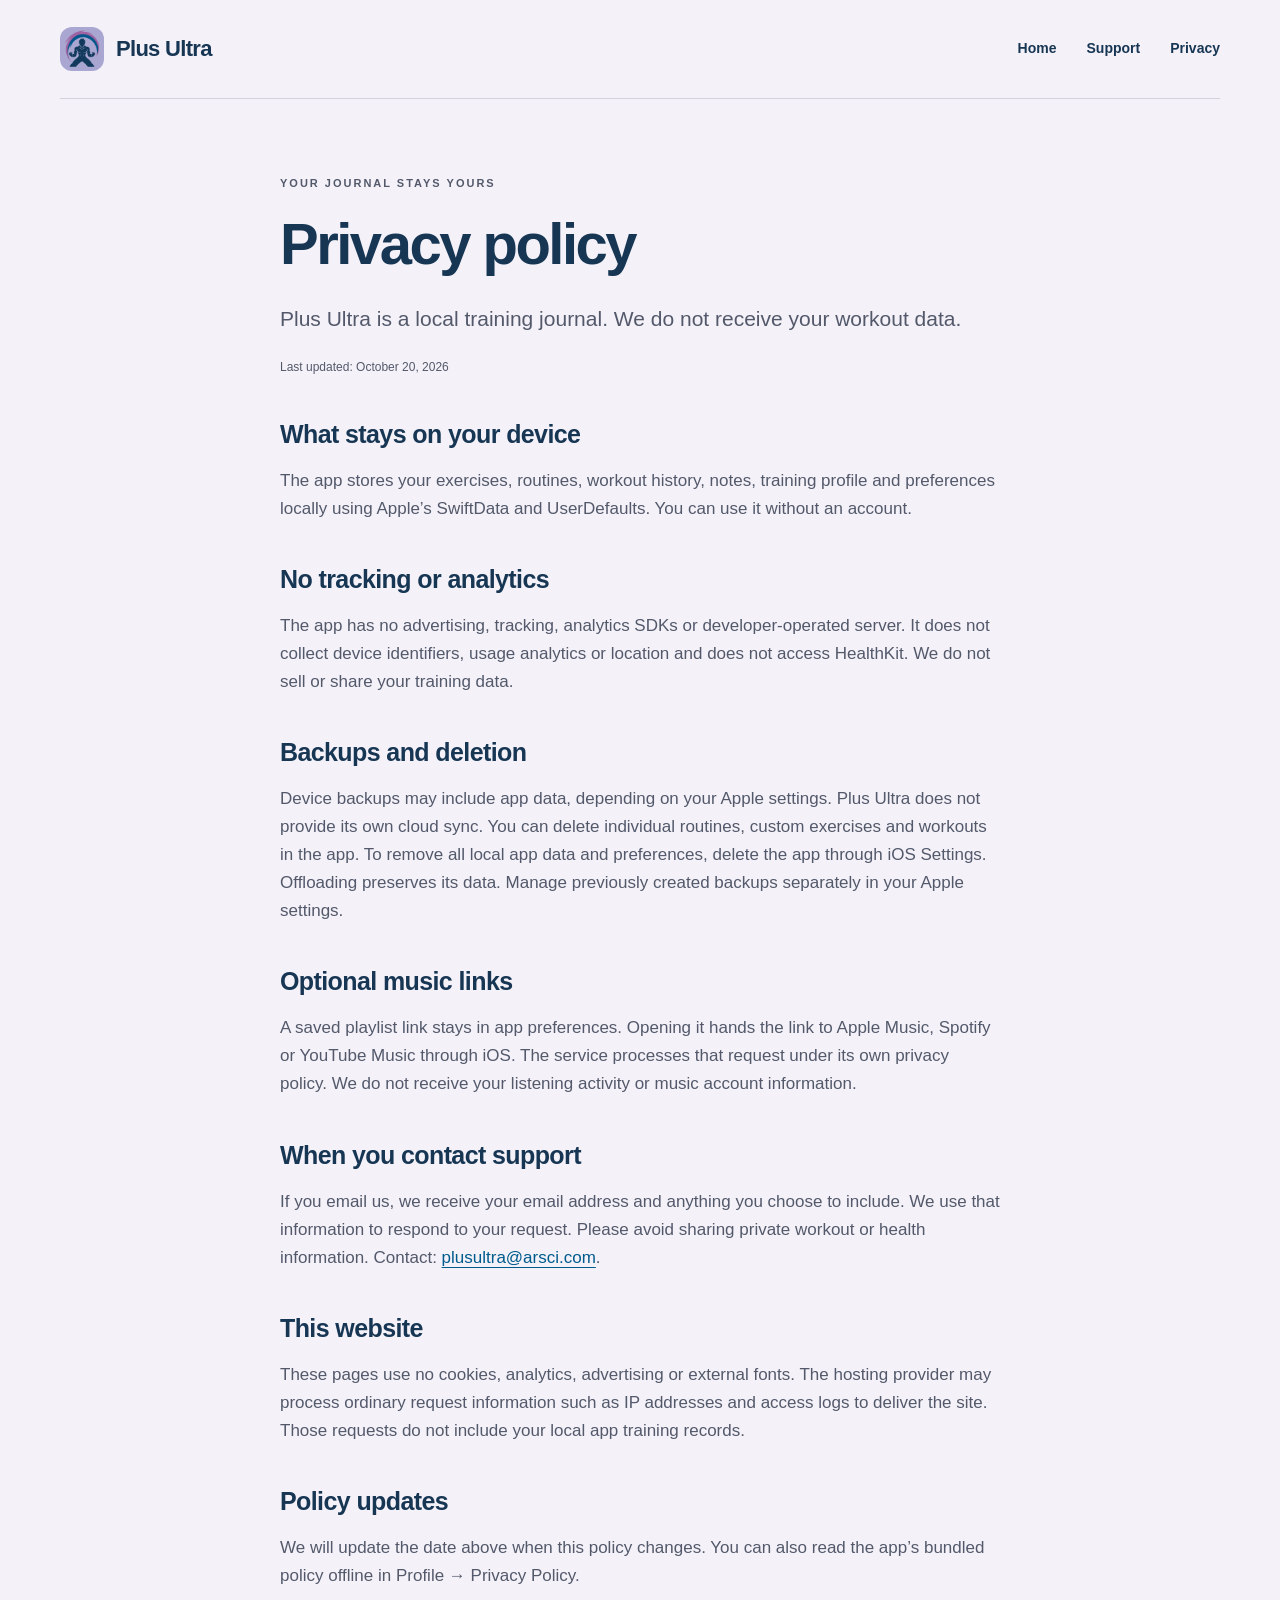
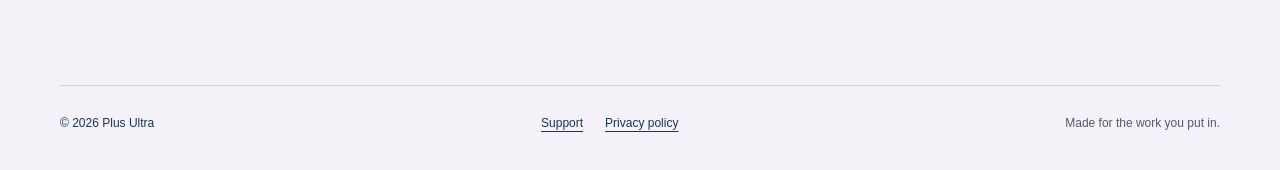
==== privacy.html @ 1eb020ad "Publish Plus Ultra product, support and privacy pages" ====
<!doctype html>
<html lang="en"><head><meta charset="utf-8"><meta name="viewport" content="width=device-width, initial-scale=1"><meta name="description" content="How Plus Ultra handles local training data, backups, music links and support requests."><meta name="theme-color" content="#173654"><title>Privacy Policy — Plus Ultra</title><link rel="icon" type="image/png" href="plusultra-icon.png"><link rel="stylesheet" href="style.css"></head>
<body><a class="skip" href="#main">Skip to content</a>
<header class="container"><a class="brand" href="index.html"><img src="plusultra-icon.png" width="44" height="44" alt=""><span>Plus Ultra</span></a><nav aria-label="Main"><a href="index.html">Home</a><a href="support.html">Support</a><a href="privacy.html">Privacy</a></nav></header><main id="main" class="container">
<article class="prose"><p class="eyebrow">YOUR JOURNAL STAYS YOURS</p><h1>Privacy policy</h1><p class="lead">Plus Ultra is a local training journal. We do not receive your workout data.</p><p class="small">Last updated: October 20, 2026</p>
<section><h2>What stays on your device</h2><p>The app stores your exercises, routines, workout history, notes, training profile and preferences locally using Apple’s SwiftData and UserDefaults. You can use it without an account.</p></section>
<section><h2>No tracking or analytics</h2><p>The app has no advertising, tracking, analytics SDKs or developer-operated server. It does not collect device identifiers, usage analytics or location and does not access HealthKit. We do not sell or share your training data.</p></section>
<section><h2>Backups and deletion</h2><p>Device backups may include app data, depending on your Apple settings. Plus Ultra does not provide its own cloud sync. You can delete individual routines, custom exercises and workouts in the app. To remove all local app data and preferences, delete the app through iOS Settings. Offloading preserves its data. Manage previously created backups separately in your Apple settings.</p></section>
<section><h2>Optional music links</h2><p>A saved playlist link stays in app preferences. Opening it hands the link to Apple Music, Spotify or YouTube Music through iOS. The service processes that request under its own privacy policy. We do not receive your listening activity or music account information.</p></section>
<section><h2>When you contact support</h2><p>If you email us, we receive your email address and anything you choose to include. We use that information to respond to your request. Please avoid sharing private workout or health information. Contact: <span class="contact" data-u="plusultra" data-d="arsci.com"><noscript>plusultra at arsci dot com</noscript></span>.</p></section>
<section><h2>This website</h2><p>These pages use no cookies, analytics, advertising or external fonts. The hosting provider may process ordinary request information such as IP addresses and access logs to deliver the site. Those requests do not include your local app training records.</p></section>
<section><h2>Policy updates</h2><p>We will update the date above when this policy changes. You can also read the app’s bundled policy offline in Profile → Privacy Policy.</p></section></article>
</main><footer class="container"><p>© 2026 Plus Ultra</p><div><a href="support.html">Support</a><a href="privacy.html">Privacy policy</a></div><p class="small">Made for the work you put in.</p></footer><script src="contact.js"></script></body></html>
---- style.css ----
:root {
  color-scheme:light;
  --ink:#173654;
  --blue:#005b8d;
  --companion:#b5b1d8;
  --violet:#774879;
  --paper:#f4f2f8;
  --muted:#53596b;
  --line:#d4d1df
}
* {
  box-sizing:border-box
}
html {
  scroll-behavior:smooth
}
body {
  margin:0;
  background:#f4f2f8;
  color:var(--ink);
  font:17px/1.65 -apple-system,BlinkMacSystemFont,"Segoe UI",sans-serif
}
a {
  color:var(--blue);
  text-underline-offset:4px
}
a:hover {
  text-decoration-thickness:2px
}
a:focus-visible,summary:focus-visible {
  outline:3px solid var(--violet);
  outline-offset:6px;
  border-radius:4px
}
.container {
  width:min(1160px,calc(100% - 80px));
  margin-inline:auto
}
header {
  display:flex;
  align-items:center;
  justify-content:space-between;
  padding-block:27px;
  border-bottom:1px solid var(--line)
}
.brand {
  display:flex;
  align-items:center;
  gap:12px;
  text-decoration:none;
  color:var(--ink);
  font-size:22px;
  font-weight:800;
  letter-spacing:-.7px
}
.brand img {
  border-radius:12px
}
nav {
  display:flex;
  gap:30px
}
nav a {
  font-size:14px;
  font-weight:600;
  text-decoration:none;
  color:var(--ink)
}
.skip {
  position:absolute;
  left:15px;
  top:-100px;
  background:var(--paper);
  padding:10px;
  z-index:2
}
.skip:focus {
  top:10px
}
.hero {
  display:grid;
  grid-template-columns:1.1fr 1fr;
  gap:40px;
  align-items:center;
  padding-block:75px 90px
}
.eyebrow {
  font-size:11px;
  letter-spacing:2px;
  font-weight:800;
  color:var(--blue);
  margin:0 0 22px
}
h1,h2,h3,p {
  margin-top:0
}
h1 {
  font-size:clamp(48px,6.5vw,80px);
  line-height:1.04;
  letter-spacing:-4px;
  margin-bottom:28px;
  font-weight:850
}
h1 em {
  font-style:normal;
  color:var(--blue)
}
.intro {
  max-width:460px;
  color:var(--muted);
  font-size:19px;
  line-height:1.65
}
.actions {
  display:flex;
  flex-wrap:wrap;
  gap:18px;
  align-items:center;
  margin:30px 0 16px
}
.status {
  font-size:12px;
  font-weight:750;
  background:#e2ece3;
  color:#174d4e;
  border:1px solid #bdd5ce;
  border-radius:30px;
  padding:10px 15px
}
.status span {
  margin-right:6px;
  font-size:9px
}
.text-link {
  font-size:13px;
  font-weight:750;
  text-decoration:none
}
.small {
  font-size:12px;
  color:var(--muted)
}
.hero-art {
  overflow:clip;
  position:relative;
  text-align:center;
  padding:24px 0
}
.athlete {
  display:block;
  width:100%;
  height:auto;
  max-width:430px;
  margin:auto;
  border-radius:27%;
  box-shadow:0 24px 60px #17365416;
  position:relative
}
.orbit {
  position:absolute;
  inset:6% -1%;
  border:1px solid #b5b1d844;
  border-radius:50%;
  transform:rotate(-28deg)
}
.art-caption {
  margin:32px 0 0;
  font-size:10px;
  letter-spacing:4px;
  color:var(--violet);
  font-weight:800
}
.training {
  padding:70px 0;
  border-top:1px solid var(--line)
}
.section-heading {
  max-width:620px
}
h2 {
  font-size:38px;
  letter-spacing:-1.5px;
  line-height:1.16;
  margin-bottom:18px
}
.section-heading>p:last-child {
  color:var(--muted)
}
.feature-grid {
  display:grid;
  grid-template-columns:repeat(3,1fr);
  gap:38px;
  margin-top:45px
}
.feature-grid article {
  border-top:2px solid var(--ink);
  padding-top:20px
}
.feature-grid article:nth-child(2) {
  border-color:var(--companion)
}
.feature-grid article:nth-child(3) {
  border-color:var(--violet)
}
.number {
  font-size:10px;
  letter-spacing:2px;
  font-weight:750;
  color:var(--muted)
}
h3 {
  font-size:23px;
  letter-spacing:-.7px;
  line-height:1.25;
  margin:26px 0 12px
}
.feature-grid p {
  font-size:15px;
  color:var(--muted)
}
.privacy-banner {
  display:flex;
  gap:60px;
  align-items:center;
  justify-content:space-between;
  background:var(--ink);
  border-radius:26px;
  padding:48px;
  color:var(--paper);
  margin:20px 0 70px
}
.privacy-banner>div {
  max-width:560px
}
.privacy-banner .eyebrow {
  color:#b5b1d8
}
.privacy-banner h2 {
  font-size:32px
}
.privacy-banner p:last-child {
  font-size:15px;
  margin-bottom:0;
  color:#e2dfec
}
.button {
  display:inline-block;
  padding:13px 19px;
  background:var(--paper);
  color:var(--ink);
  border-radius:8px;
  white-space:nowrap;
  font-size:12px;
  font-weight:800;
  text-decoration:none
}
footer {
  border-top:1px solid var(--line);
  padding:28px 0 36px;
  display:flex;
  gap:25px;
  justify-content:space-between;
  font-size:12px
}
footer p {
  margin:0
}
footer div {
  display:flex;
  gap:22px
}
footer a {
  color:var(--ink)
}
.prose {
  max-width:720px;
  margin:75px auto 95px
}
.prose h1 {
  font-size:58px;
  letter-spacing:-2.5px
}
.lead {
  font-size:21px;
  color:var(--muted)
}
.prose section {
  margin-top:42px
}
.prose h2 {
  font-size:25px;
  letter-spacing:-.6px
}
.prose p {
  color:var(--muted)
}
details {
  border-bottom:1px solid var(--line);
  padding:20px 0
}
summary {
  font-weight:650;
  cursor:pointer;
  font-size:16px
}
details p {
  font-size:15px;
  margin:15px 0 0
}
.callout {
  background:#e8e5f0;
  padding:30px;
  border-radius:18px
}
.contact a {
  overflow-wrap:anywhere
}
@media(max-width:800px) {
  .container {
    width:calc(100% - 40px)
  }
  .hero {
    padding:55px 0;
    gap:35px;
    grid-template-columns:1fr
  }
  .hero-art {
    max-width:400px;
    margin:auto;
    width:100%
  }
  h1 {
    letter-spacing:-2.5px
  }
  .hero h1 br {
    display:none
  }
  .intro {
    max-width:600px
  }
  .feature-grid {
    grid-template-columns:1fr;
    gap:20px
  }
  .feature-grid article {
    padding-top:14px
  }
  .feature-grid h3 {
    margin-top:14px
  }
  .training {
    padding:45px 0
  }
  .privacy-banner {
    padding:30px;
    gap:26px;
    align-items:flex-start;
    flex-direction:column
  }
  footer {
    flex-wrap:wrap
  }
  footer .small {
    flex-basis:100%
  }
  .prose {
    margin-top:50px
  }
  .prose h1 {
    font-size:44px
  }
  header {
    padding-block:20px
  }
  .brand {
    font-size:19px
  }
  nav {
    gap:16px
  }
  nav a {
    font-size:12px
  }
}
@media(max-width:390px) {
  header {
    align-items:flex-start;
    gap:18px;
    flex-direction:column
  }
  .hero h1 {
    font-size:45px
  }
  .container {
    width:calc(100% - 32px)
  }
}
@media(prefers-reduced-motion:reduce) {
  html {
    scroll-behavior:auto
  }
}
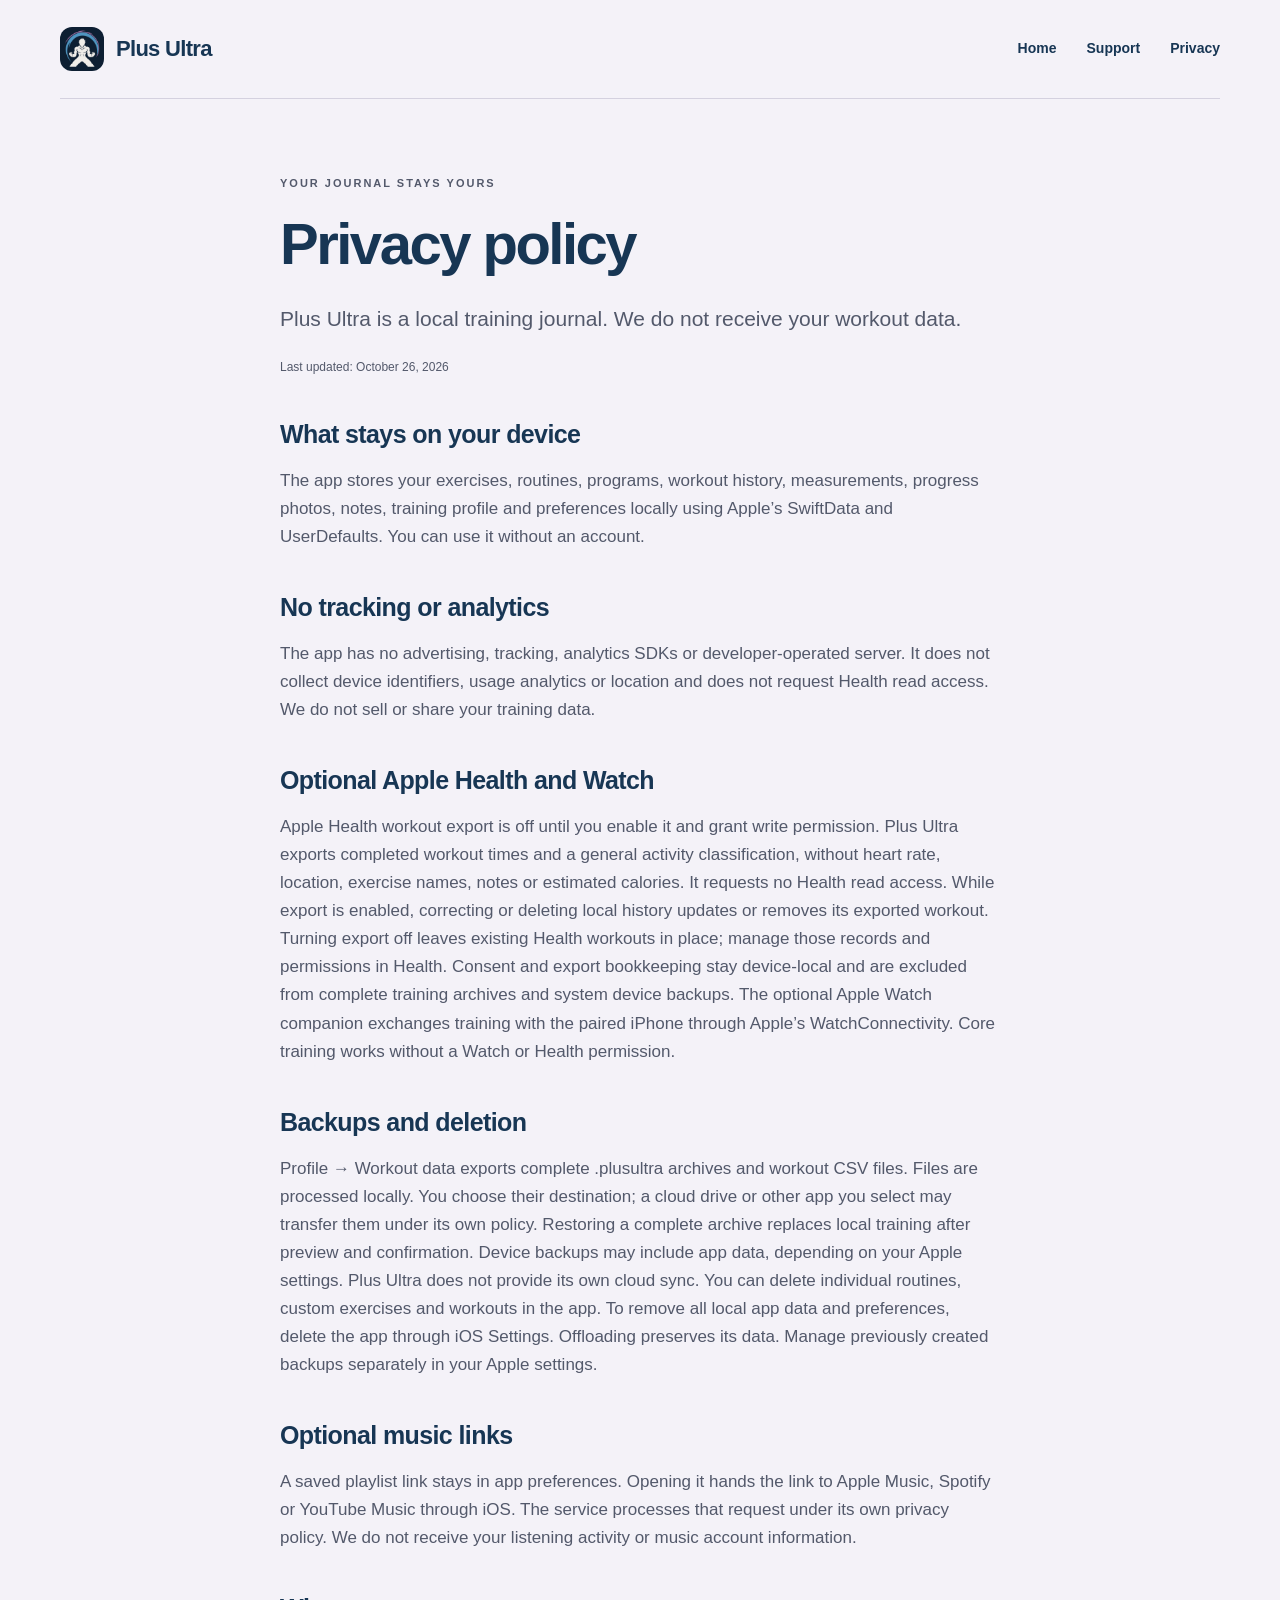
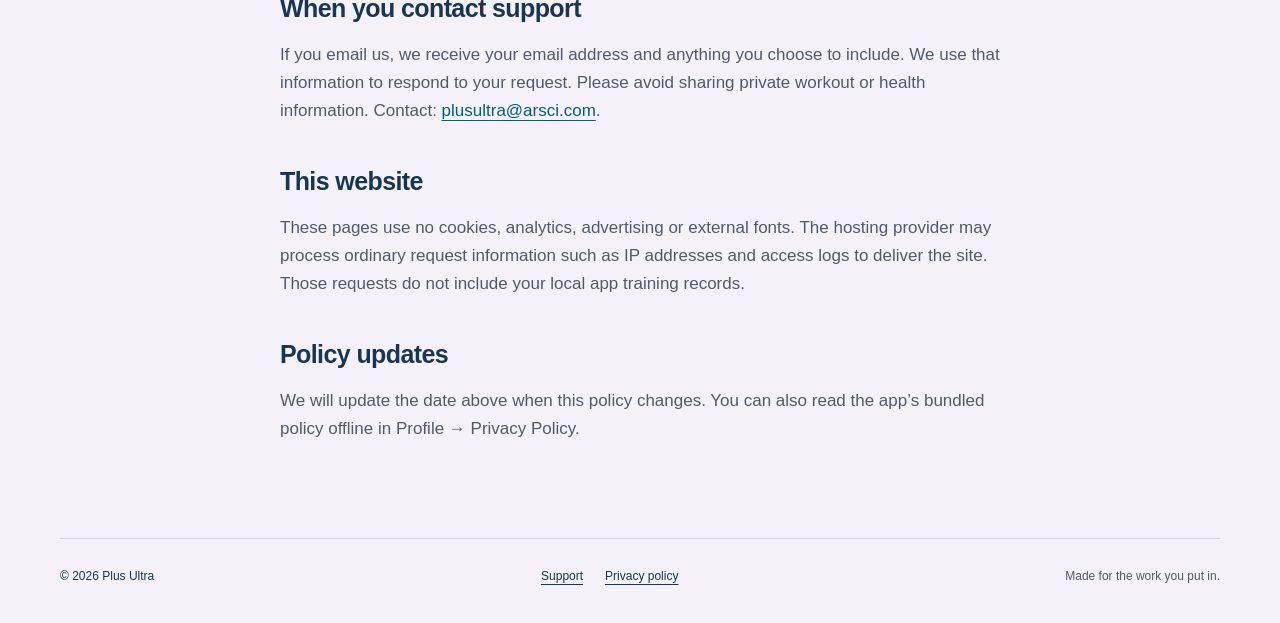
==== commit 9ddb5b66: "Correct Plus Ultra privacy and support for the local training update" ====
--- a/privacy.html
+++ b/privacy.html
@@ -2,10 +2,11 @@
 <html lang="en"><head><meta charset="utf-8"><meta name="viewport" content="width=device-width, initial-scale=1"><meta name="description" content="How Plus Ultra handles local training data, backups, music links and support requests."><meta name="theme-color" content="#173654"><title>Privacy Policy — Plus Ultra</title><link rel="icon" type="image/png" href="plusultra-icon.png"><link rel="stylesheet" href="style.css"></head>
 <body><a class="skip" href="#main">Skip to content</a>
 <header class="container"><a class="brand" href="index.html"><img src="plusultra-icon.png" width="44" height="44" alt=""><span>Plus Ultra</span></a><nav aria-label="Main"><a href="index.html">Home</a><a href="support.html">Support</a><a href="privacy.html">Privacy</a></nav></header><main id="main" class="container">
-<article class="prose"><p class="eyebrow">YOUR JOURNAL STAYS YOURS</p><h1>Privacy policy</h1><p class="lead">Plus Ultra is a local training journal. We do not receive your workout data.</p><p class="small">Last updated: October 20, 2026</p>
-<section><h2>What stays on your device</h2><p>The app stores your exercises, routines, workout history, notes, training profile and preferences locally using Apple’s SwiftData and UserDefaults. You can use it without an account.</p></section>
-<section><h2>No tracking or analytics</h2><p>The app has no advertising, tracking, analytics SDKs or developer-operated server. It does not collect device identifiers, usage analytics or location and does not access HealthKit. We do not sell or share your training data.</p></section>
-<section><h2>Backups and deletion</h2><p>Device backups may include app data, depending on your Apple settings. Plus Ultra does not provide its own cloud sync. You can delete individual routines, custom exercises and workouts in the app. To remove all local app data and preferences, delete the app through iOS Settings. Offloading preserves its data. Manage previously created backups separately in your Apple settings.</p></section>
+<article class="prose"><p class="eyebrow">YOUR JOURNAL STAYS YOURS</p><h1>Privacy policy</h1><p class="lead">Plus Ultra is a local training journal. We do not receive your workout data.</p><p class="small">Last updated: October 26, 2026</p>
+<section><h2>What stays on your device</h2><p>The app stores your exercises, routines, programs, workout history, measurements, progress photos, notes, training profile and preferences locally using Apple’s SwiftData and UserDefaults. You can use it without an account.</p></section>
+<section><h2>No tracking or analytics</h2><p>The app has no advertising, tracking, analytics SDKs or developer-operated server. It does not collect device identifiers, usage analytics or location and does not request Health read access. We do not sell or share your training data.</p></section>
+<section><h2>Optional Apple Health and Watch</h2><p>Apple Health workout export is off until you enable it and grant write permission. Plus Ultra exports completed workout times and a general activity classification, without heart rate, location, exercise names, notes or estimated calories. It requests no Health read access. While export is enabled, correcting or deleting local history updates or removes its exported workout. Turning export off leaves existing Health workouts in place; manage those records and permissions in Health. Consent and export bookkeeping stay device-local and are excluded from complete training archives and system device backups. The optional Apple Watch companion exchanges training with the paired iPhone through Apple’s WatchConnectivity. Core training works without a Watch or Health permission.</p></section>
+<section><h2>Backups and deletion</h2><p>Profile → Workout data exports complete .plusultra archives and workout CSV files. Files are processed locally. You choose their destination; a cloud drive or other app you select may transfer them under its own policy. Restoring a complete archive replaces local training after preview and confirmation. Device backups may include app data, depending on your Apple settings. Plus Ultra does not provide its own cloud sync. You can delete individual routines, custom exercises and workouts in the app. To remove all local app data and preferences, delete the app through iOS Settings. Offloading preserves its data. Manage previously created backups separately in your Apple settings.</p></section>
 <section><h2>Optional music links</h2><p>A saved playlist link stays in app preferences. Opening it hands the link to Apple Music, Spotify or YouTube Music through iOS. The service processes that request under its own privacy policy. We do not receive your listening activity or music account information.</p></section>
 <section><h2>When you contact support</h2><p>If you email us, we receive your email address and anything you choose to include. We use that information to respond to your request. Please avoid sharing private workout or health information. Contact: <span class="contact" data-u="plusultra" data-d="arsci.com"><noscript>plusultra at arsci dot com</noscript></span>.</p></section>
 <section><h2>This website</h2><p>These pages use no cookies, analytics, advertising or external fonts. The hosting provider may process ordinary request information such as IP addresses and access logs to deliver the site. Those requests do not include your local app training records.</p></section>
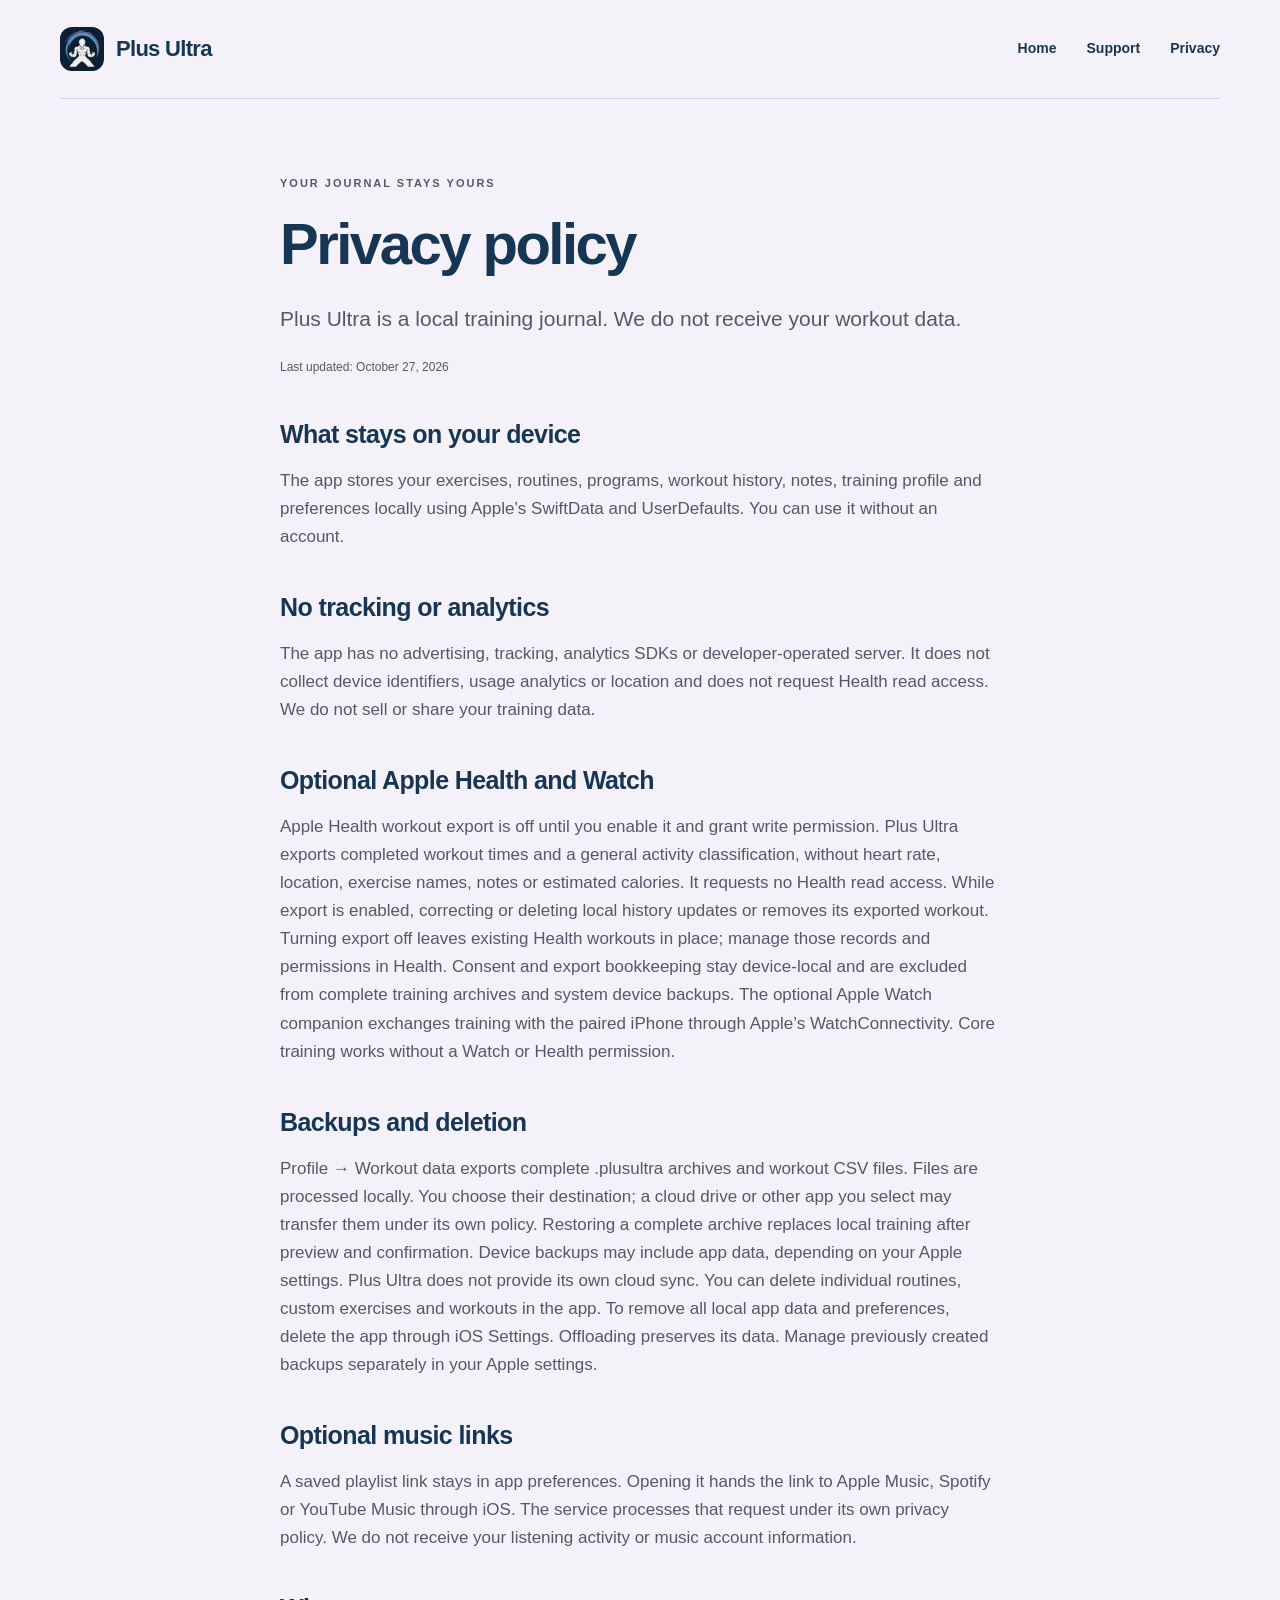
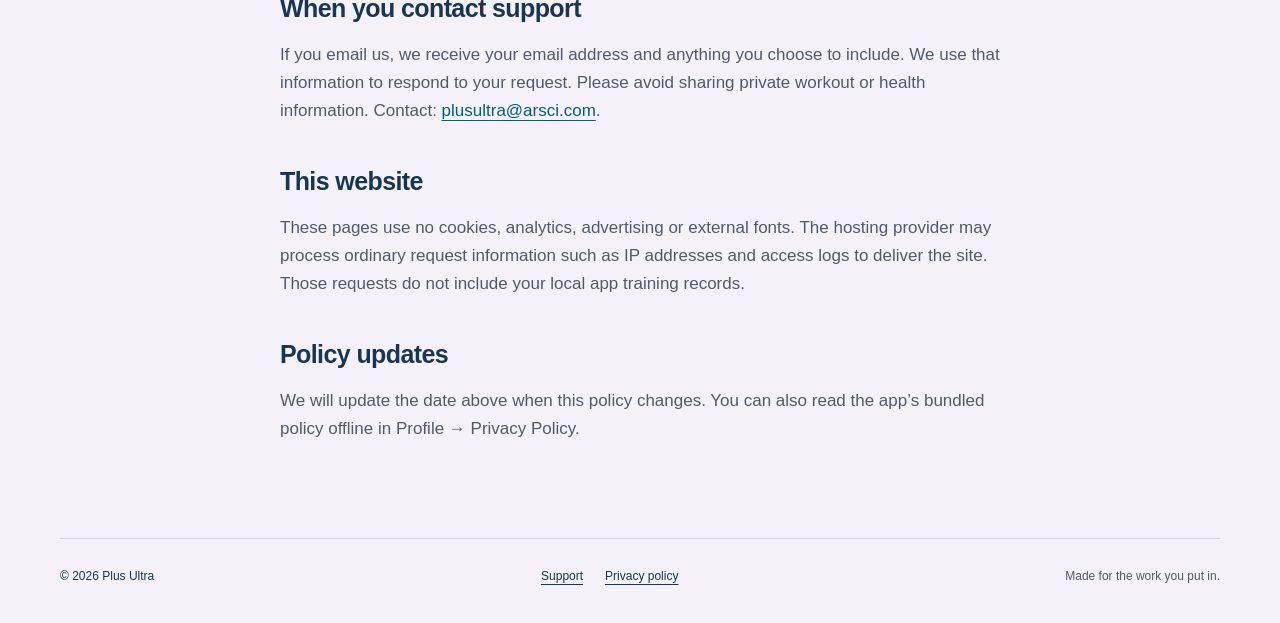
==== commit cd65d1a8: "Update privacy policy for training-only app" ====
--- a/privacy.html
+++ b/privacy.html
@@ -2,8 +2,8 @@
 <html lang="en"><head><meta charset="utf-8"><meta name="viewport" content="width=device-width, initial-scale=1"><meta name="description" content="How Plus Ultra handles local training data, backups, music links and support requests."><meta name="theme-color" content="#173654"><title>Privacy Policy — Plus Ultra</title><link rel="icon" type="image/png" href="plusultra-icon.png"><link rel="stylesheet" href="style.css"></head>
 <body><a class="skip" href="#main">Skip to content</a>
 <header class="container"><a class="brand" href="index.html"><img src="plusultra-icon.png" width="44" height="44" alt=""><span>Plus Ultra</span></a><nav aria-label="Main"><a href="index.html">Home</a><a href="support.html">Support</a><a href="privacy.html">Privacy</a></nav></header><main id="main" class="container">
-<article class="prose"><p class="eyebrow">YOUR JOURNAL STAYS YOURS</p><h1>Privacy policy</h1><p class="lead">Plus Ultra is a local training journal. We do not receive your workout data.</p><p class="small">Last updated: October 26, 2026</p>
-<section><h2>What stays on your device</h2><p>The app stores your exercises, routines, programs, workout history, measurements, progress photos, notes, training profile and preferences locally using Apple’s SwiftData and UserDefaults. You can use it without an account.</p></section>
+<article class="prose"><p class="eyebrow">YOUR JOURNAL STAYS YOURS</p><h1>Privacy policy</h1><p class="lead">Plus Ultra is a local training journal. We do not receive your workout data.</p><p class="small">Last updated: October 27, 2026</p>
+<section><h2>What stays on your device</h2><p>The app stores your exercises, routines, programs, workout history, notes, training profile and preferences locally using Apple’s SwiftData and UserDefaults. You can use it without an account.</p></section>
 <section><h2>No tracking or analytics</h2><p>The app has no advertising, tracking, analytics SDKs or developer-operated server. It does not collect device identifiers, usage analytics or location and does not request Health read access. We do not sell or share your training data.</p></section>
 <section><h2>Optional Apple Health and Watch</h2><p>Apple Health workout export is off until you enable it and grant write permission. Plus Ultra exports completed workout times and a general activity classification, without heart rate, location, exercise names, notes or estimated calories. It requests no Health read access. While export is enabled, correcting or deleting local history updates or removes its exported workout. Turning export off leaves existing Health workouts in place; manage those records and permissions in Health. Consent and export bookkeeping stay device-local and are excluded from complete training archives and system device backups. The optional Apple Watch companion exchanges training with the paired iPhone through Apple’s WatchConnectivity. Core training works without a Watch or Health permission.</p></section>
 <section><h2>Backups and deletion</h2><p>Profile → Workout data exports complete .plusultra archives and workout CSV files. Files are processed locally. You choose their destination; a cloud drive or other app you select may transfer them under its own policy. Restoring a complete archive replaces local training after preview and confirmation. Device backups may include app data, depending on your Apple settings. Plus Ultra does not provide its own cloud sync. You can delete individual routines, custom exercises and workouts in the app. To remove all local app data and preferences, delete the app through iOS Settings. Offloading preserves its data. Manage previously created backups separately in your Apple settings.</p></section>
